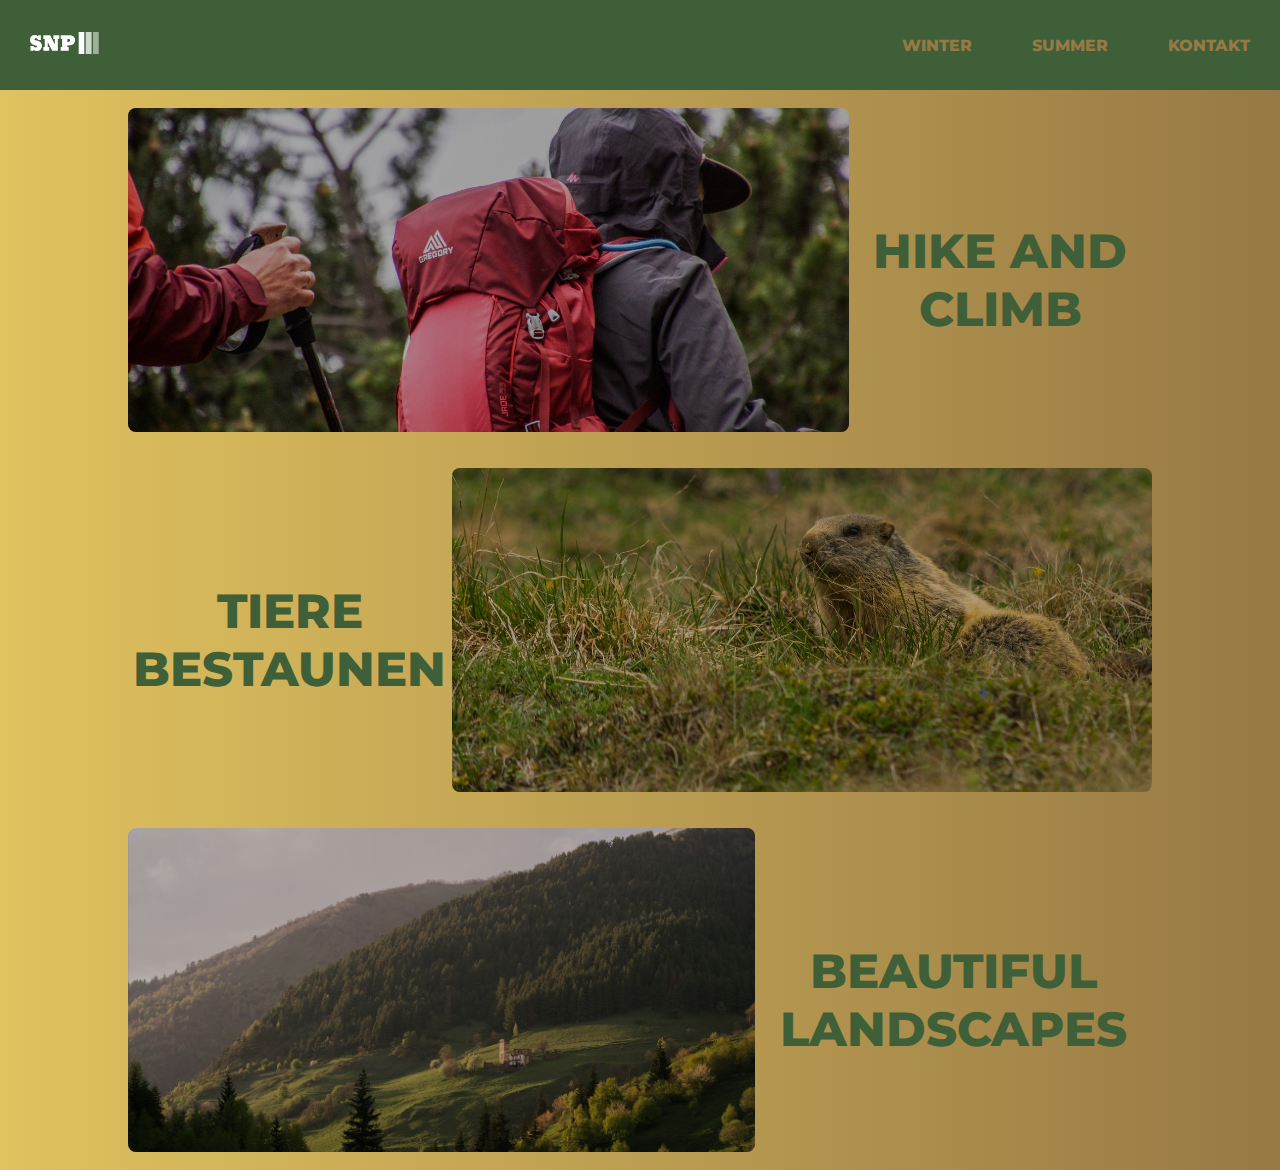
==== summer.html @ 40c77608 "finished base website" ====
<!DOCTYPE html>
<html lang="en">

<head>
    <meta charset="UTF-8">
    <meta name="viewport" content="width=device-width, initial-scale=1, maximum-scale=1">
    <title>SNP</title>
    <link rel="stylesheet" href="styles.css">
    <link rel="icon" href="images/snp-high-resolution-logo-white-transparent.png">
</head>

<body>
    <header class="summerHeader">
        <a href="index.html"><img src="images/snp-high-resolution-logo-white-transparent.png" alt="SNP logo" width="70"
                class="logo"></a>
        <nav>
            <ul class="navList">
                <li><a class="summerA" href="winter.html">Winter</a></li>
                <li><a class="summerA" href="#">Summer</a></li>
                <li><a class="summerA" id="last" href="#">Kontakt</a></li>
            </ul>
        </nav>
    </header>
    <main class="summerMain">
        <section class="imageDisplay">
            <div class="singleImage" style="background-image: url(images/hikingsummer.jpg);">
                <div class="darkener"></div>
            </div>
            <h1>Hike and climb</h1>
        </section>
        <section class="imageDisplayMiddle" >
            <div class="singleImage" style="background-image: url(images/murmeltier.jpg); background-position: 50% 33%;">
                <div class="darkener"></div>
            </div>
            <h1>Tiere bestaunen</h1>

        </section>
        <section class="imageDisplay" >
            <div class="singleImage" style="background-image: url(images/summerlandscape.jpg);">
                <div class="darkener"></div>
            </div>
            <h1>Beautiful Landscapes</h1>
        </section>
    </main>
</body>

</html>
---- styles.css ----
@import url('https://fonts.googleapis.com/css2?family=Montserrat:ital,wght@0,100..900;1,100..900&display=swap');
:root{
    --mainColor: #1a3358;
    --sideColor: #5382b3;
    --sideColorHover: #abcdef;
    --mainColorSummer: #3e5f38;
    --sideColorSummer: #977945;
    --sideColorHoverSummer:rgb(224, 194, 95) ;

}
body{
    font-size: 16px;
    margin: 0px;
    padding: 0px;
    overflow-x: hidden;
}
.mainHeader{
    display: flex;
    justify-content: space-between;
    align-items: center;
    width: 100vw;
    height: 10vh;

    background-color: var(--mainColor);
}
.navList{
    display: flex;
    justify-content: center;
    align-items: center;
}
.navList li{
    list-style: none;
    margin: 0px 30px;
}
.navList a{
    color: var(--sideColor);
    text-transform: uppercase;
    text-decoration: none;
    font-size: 1rem;
    font-family: "Montserrat", sans-serif;
    font-weight: 800;
    transition: 0.3s ease-out;
}
.navList .summerA{
    color: var(--sideColorSummer);
    text-transform: uppercase;
    text-decoration: none;
    font-size: 1rem;
    font-family: "Montserrat", sans-serif;
    font-weight: 800;
    transition: 0.3s ease-out;
}
.navList a:hover{
    cursor: pointer;
    transition: 0.3s ease-in;
    color: var(--sideColorHover);
}
.logo{
    margin-left: 30px;
}
.mainPage{
    width: 100vw;
    height: 90vh;
    background: linear-gradient(to right, #abcdef, var(--sideColor));
    display: flex;
    align-items: center;
    flex-direction: column;
    justify-content: center;
}
.imageContainer{
    display: flex;
    justify-content: center;
    width: 80%;
    height: 60%;
}
.titleImage{
    border-radius: 0.5rem;
    width: 47.5%;
    margin: 0% 5%;
    height: 100%;
    background-size: cover;
}
.winterMain h1, .mainPage h1{
    margin-top: 5%;
    font-size: 3rem;
    font-family: "Montserrat", sans-serif;
    font-weight: 800;
    text-transform: uppercase;
    color: var(--mainColor);
    text-align: center;
}
/*Non main Page specific*/
.darkener{
    position: relative;
    border-radius: 0.5rem;
    top: 0;
    left: 0;
    width: 100%;
    height: 100%;
    background-color: rgba(0, 0, 0, 0.3);
}
.imageDisplay{
    width: 80%;
    height: 40vh;
    display: flex;
    align-items: center;
    justify-content: center;
    
}
.imageDisplayMiddle{
    width: 80%;
    height: 40vh;
    display: flex;
    align-items: center;
    justify-content: center;
    flex-direction: row-reverse;
}
.singleImage{
    background-position: 50% 67%;
    background-size: cover;
    border-radius: 0.5rem;
    width: 100%;
    height: 90%;
}

/*winter specific*/
.winterMain{
    width: 100vw;
    position: absolute;
    top: 10vh;
    background: linear-gradient(to right, #abcdef, var(--sideColor));
    display: flex;
    align-items: center;
    flex-direction: column;
    justify-content: center;
}

/*Summer specific */
.summerHeader{
    display: flex;
    justify-content: space-between;
    align-items: center;
    width: 100vw;
    height: 10vh;

    background-color: var(--mainColorSummer);
}
.summerMain h1{
    margin-top: 5%;
    font-size: 3rem;
    font-family: "Montserrat", sans-serif;
    font-weight: 800;
    text-transform: uppercase;
    color: var(--mainColorSummer);
    text-align: center;
}
.navList .summerA:hover{
    color: var(--sideColorHoverSummer)
    
}
.summerMain{
    width: 100vw;
    position: absolute;
    top: 10vh;
    background: linear-gradient(to right, var(--sideColorHoverSummer), var(--sideColorSummer));
    display: flex;
    align-items: center;
    flex-direction: column;
    justify-content: center;
}
@media (max-width: 1000px) {
    
    .navList a{
        color: var(--sideColor);
        text-transform: uppercase;
        text-decoration: none;
        font-size: 0.8rem;
        font-family: "Montserrat", sans-serif;
        font-weight: 800;
        transition: 0.3s ease-out;
    }
    .navList .summerA{
        font-size: 0.8rem;
    }
    .navList li{
        list-style: none;
        margin: 0px 10px;
    }
    .mainPage, .winterMain, .summerMain{
        height: 120vh;
    }
    header{
        height: 10vh;
        width: 100vw;
    }
    .imageDisplay, .imageDisplayMiddle{
        flex-direction: column;
    }
    .navList{
        justify-content: space-evenly;
    }  
    h1{
        font-size: 0.5rem;
    }
    .last{
        margin-right: 30px;
    }
    #last{
        margin-right: 30px;
    }
}
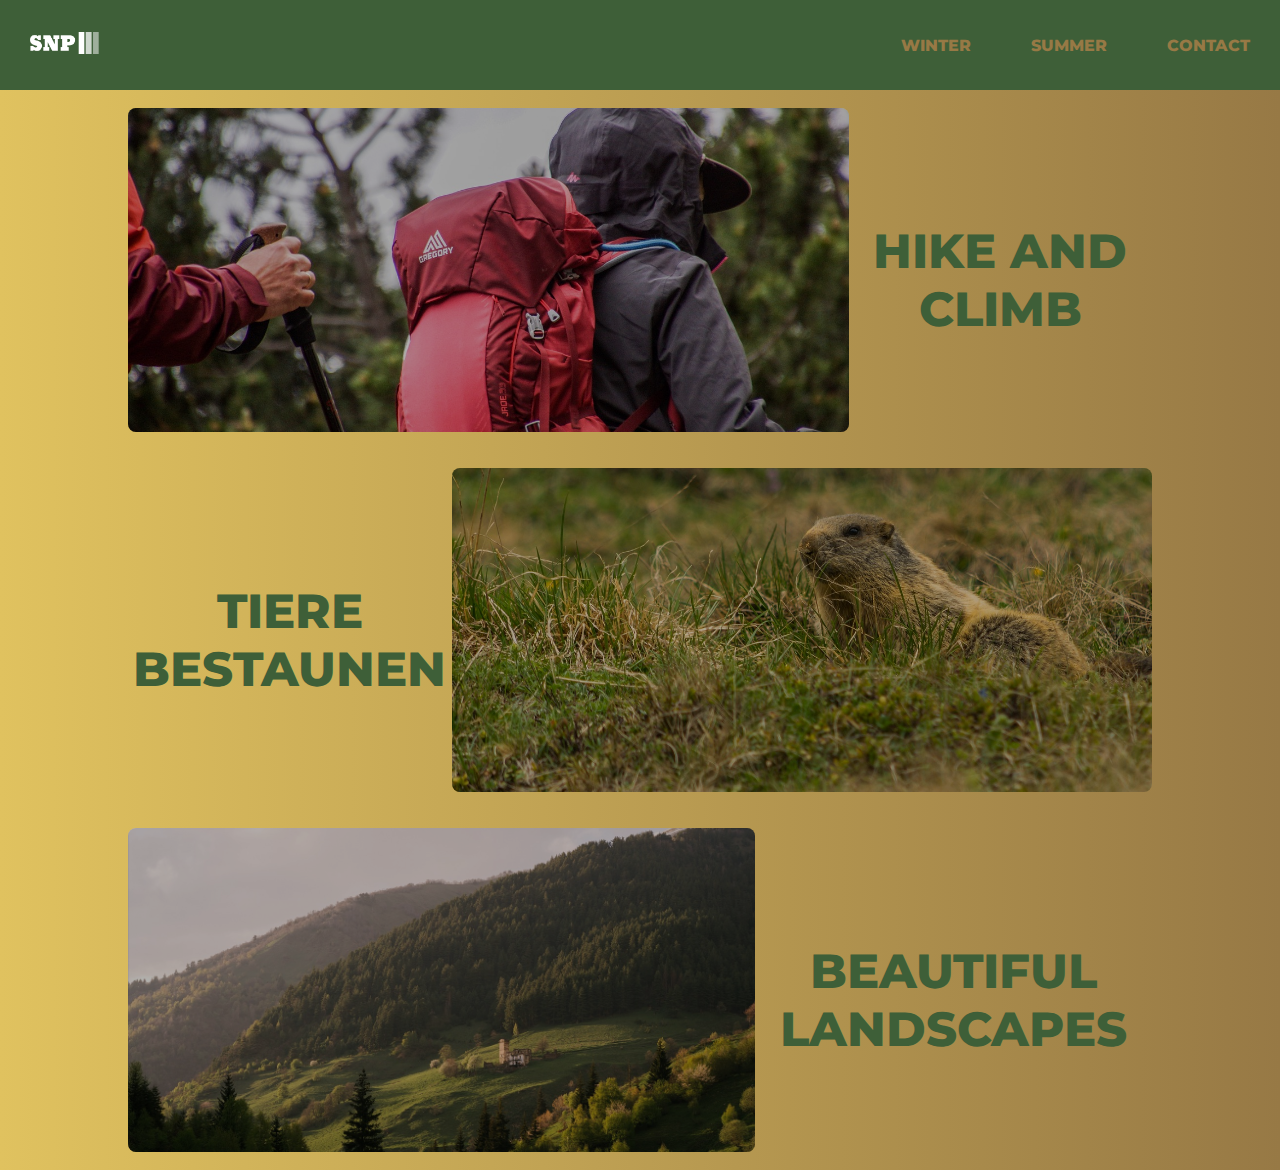
==== commit a77fac9c: "added contact formular" ====
--- a/summer.html
+++ b/summer.html
@@ -17,7 +17,7 @@
             <ul class="navList">
                 <li><a class="summerA" href="winter.html">Winter</a></li>
                 <li><a class="summerA" href="#">Summer</a></li>
-                <li><a class="summerA" id="last" href="#">Kontakt</a></li>
+                <li><a class="summerA" id="last" href="kontakt.html">Contact</a></li>
             </ul>
         </nav>
     </header>
--- a/styles.css
+++ b/styles.css
@@ -1,20 +1,23 @@
 @import url('https://fonts.googleapis.com/css2?family=Montserrat:ital,wght@0,100..900;1,100..900&display=swap');
-:root{
+
+:root {
     --mainColor: #1a3358;
     --sideColor: #5382b3;
     --sideColorHover: #abcdef;
     --mainColorSummer: #3e5f38;
     --sideColorSummer: #977945;
-    --sideColorHoverSummer:rgb(224, 194, 95) ;
-
-}
-body{
+    --sideColorHoverSummer: rgb(224, 194, 95);
+
+}
+
+body {
     font-size: 16px;
     margin: 0px;
     padding: 0px;
     overflow-x: hidden;
 }
-.mainHeader{
+
+.mainHeader {
     display: flex;
     justify-content: space-between;
     align-items: center;
@@ -23,16 +26,19 @@
 
     background-color: var(--mainColor);
 }
-.navList{
-    display: flex;
-    justify-content: center;
-    align-items: center;
-}
-.navList li{
+
+.navList {
+    display: flex;
+    justify-content: center;
+    align-items: center;
+}
+
+.navList li {
     list-style: none;
     margin: 0px 30px;
 }
-.navList a{
+
+.navList a {
     color: var(--sideColor);
     text-transform: uppercase;
     text-decoration: none;
@@ -41,7 +47,8 @@
     font-weight: 800;
     transition: 0.3s ease-out;
 }
-.navList .summerA{
+
+.navList .summerA {
     color: var(--sideColorSummer);
     text-transform: uppercase;
     text-decoration: none;
@@ -50,15 +57,18 @@
     font-weight: 800;
     transition: 0.3s ease-out;
 }
-.navList a:hover{
+
+.navList a:hover {
     cursor: pointer;
     transition: 0.3s ease-in;
     color: var(--sideColorHover);
 }
-.logo{
+
+.logo {
     margin-left: 30px;
 }
-.mainPage{
+
+.mainPage {
     width: 100vw;
     height: 90vh;
     background: linear-gradient(to right, #abcdef, var(--sideColor));
@@ -67,20 +77,24 @@
     flex-direction: column;
     justify-content: center;
 }
-.imageContainer{
+
+.imageContainer {
     display: flex;
     justify-content: center;
     width: 80%;
     height: 60%;
 }
-.titleImage{
+
+.titleImage {
     border-radius: 0.5rem;
     width: 47.5%;
     margin: 0% 5%;
     height: 100%;
     background-size: cover;
 }
-.winterMain h1, .mainPage h1{
+
+.winterMain h1,
+.mainPage h1 {
     margin-top: 5%;
     font-size: 3rem;
     font-family: "Montserrat", sans-serif;
@@ -89,8 +103,9 @@
     color: var(--mainColor);
     text-align: center;
 }
+
 /*Non main Page specific*/
-.darkener{
+.darkener {
     position: relative;
     border-radius: 0.5rem;
     top: 0;
@@ -99,15 +114,17 @@
     height: 100%;
     background-color: rgba(0, 0, 0, 0.3);
 }
-.imageDisplay{
+
+.imageDisplay {
     width: 80%;
     height: 40vh;
     display: flex;
     align-items: center;
     justify-content: center;
-    
-}
-.imageDisplayMiddle{
+
+}
+
+.imageDisplayMiddle {
     width: 80%;
     height: 40vh;
     display: flex;
@@ -115,7 +132,8 @@
     justify-content: center;
     flex-direction: row-reverse;
 }
-.singleImage{
+
+.singleImage {
     background-position: 50% 67%;
     background-size: cover;
     border-radius: 0.5rem;
@@ -124,7 +142,7 @@
 }
 
 /*winter specific*/
-.winterMain{
+.winterMain {
     width: 100vw;
     position: absolute;
     top: 10vh;
@@ -136,7 +154,7 @@
 }
 
 /*Summer specific */
-.summerHeader{
+.summerHeader {
     display: flex;
     justify-content: space-between;
     align-items: center;
@@ -145,7 +163,8 @@
 
     background-color: var(--mainColorSummer);
 }
-.summerMain h1{
+
+.summerMain h1 {
     margin-top: 5%;
     font-size: 3rem;
     font-family: "Montserrat", sans-serif;
@@ -154,11 +173,12 @@
     color: var(--mainColorSummer);
     text-align: center;
 }
-.navList .summerA:hover{
-    color: var(--sideColorHoverSummer)
-    
-}
-.summerMain{
+
+.navList .summerA:hover {
+    color: var(--sideColorHoverSummer);
+}
+
+.summerMain {
     width: 100vw;
     position: absolute;
     top: 10vh;
@@ -168,9 +188,62 @@
     flex-direction: column;
     justify-content: center;
 }
+
+/*contact stuff*/
+.form-group {
+    margin-bottom: 20px;
+}
+
+label {
+    display: block;
+    font-weight: bold;
+    margin-bottom: 5px;
+    font-family: "Montserrat", sans-serif;
+    font-weight: 800;
+    color: var(--mainColor);
+}
+
+input[type="text"],
+input[type="email"],
+textarea {
+    width: calc(100% - 20px);
+    padding: 10px;
+    border: 2px solid var(--mainColor);
+    border-radius: 6px;
+    box-sizing: border-box;
+    font-family: "Montserrat", sans-serif;
+    transition: border-color 0.3s ease, background-color 0.3s ease; /* Added transition for smooth effect */
+}
+
+input[type="text"]:focus,
+input[type="email"]:focus,
+textarea:focus {
+    color: white;
+    border-color: var(--sideColor); /* Change border color when focused */
+    background-image: linear-gradient(to right, var(--sideColor), var(--mainColor)); /* Flashy background animation */
+
+}
+
+
+
+input[type="submit"] {
+    width: 100%;
+    background-color: var(--mainColor);
+    color: white;
+    font-family: "Montserrat", sans-serif;
+    padding: 12px;
+    border: none;
+    border-radius: 6px;
+    cursor: pointer;
+    transition: background-color 0.3s ease;
+}
+
+input[type="submit"]:hover {
+    background-color: var(--sideColor);
+}
 @media (max-width: 1000px) {
-    
-    .navList a{
+
+    .navList a {
         color: var(--sideColor);
         text-transform: uppercase;
         text-decoration: none;
@@ -179,33 +252,45 @@
         font-weight: 800;
         transition: 0.3s ease-out;
     }
-    .navList .summerA{
+
+    .navList .summerA {
         font-size: 0.8rem;
     }
-    .navList li{
+
+    .navList li {
         list-style: none;
         margin: 0px 10px;
     }
-    .mainPage, .winterMain, .summerMain{
+
+    .mainPage,
+    .winterMain,
+    .summerMain {
         height: 120vh;
     }
-    header{
+
+    header {
         height: 10vh;
         width: 100vw;
     }
-    .imageDisplay, .imageDisplayMiddle{
+
+    .imageDisplay,
+    .imageDisplayMiddle {
         flex-direction: column;
     }
-    .navList{
+
+    .navList {
         justify-content: space-evenly;
-    }  
-    h1{
+    }
+
+    h1 {
         font-size: 0.5rem;
     }
-    .last{
+
+    .last {
         margin-right: 30px;
     }
-    #last{
+
+    #last {
         margin-right: 30px;
     }
 }